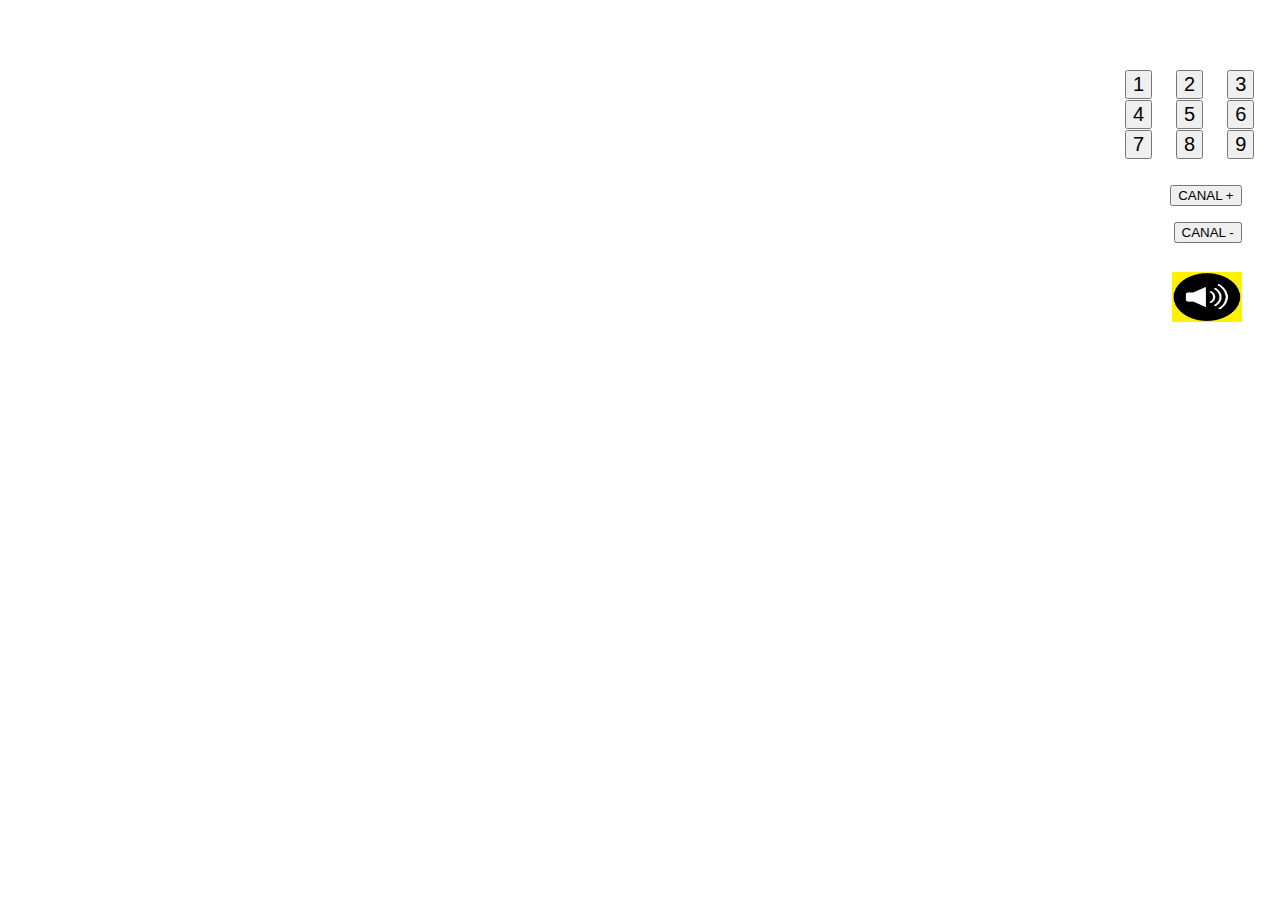
==== pete.html @ 1e16a4de "Update pete.html" ====
<!DOCTYPE html>
<html>

<head>
    <title>TV Frame with Twitch Channel</title>
    <style>
        body {
            background-color: rgb(255, 255, 255);
        }

        #contenido {
            width: 95vw;
            height: 100vh;
        }

        img {
            position: absolute;
            width: 100%;
            height: 100%;
            z-index: 1;
            top: 272px;
            right: 3%;
        }

        #television {
            top: 20px;
            left: 25px;
            width: 85%;
            height: 85%;
            position: absolute;
            /*  top: 10px;
                left: -10px;
                width: 90%;
                height: 90%;
                position: absolute;*/
        }

        #culo2 {
            position: absolute;
            top: 0;
            left: 0;
            width: 90%;
            height: 100%;
            margin: 20px;
        }

        #button1 {
            position: absolute;
            top: 70px;
            right: 10%;
            z-index: 2;
        }

        #button2 {
            position: absolute;
            top: 70px;
            right: 6%;
            z-index: 2;
        }

        #button3 {
            position: absolute;
            top: 70px;
            right: 2%;
            z-index: 2;
        }

        #button4 {
            position: absolute;
            top: 100px;
            right: 10%;
            z-index: 2;
        }

        #button5 {
            position: absolute;
            top: 100px;
            right: 6%;
            z-index: 2;
        }

        #button6 {
            position: absolute;
            top: 100px;
            right: 2%;
            z-index: 2;
        }

        #button7 {
            position: absolute;
            top: 130px;
            right: 10%;
            z-index: 2;
        }

        #button8 {
            position: absolute;
            top: 130px;
            right: 6%;
            z-index: 2;
        }

        #button9 {
            position: absolute;
            top: 130px;
            right: 2%;
            z-index: 2;
        }

        #buttonmas {
            position: absolute;
            top: 185px;
            right: 3%;
            z-index: 2;
        }

        #buttonmin {
            position: absolute;
            top: 222px;
            right: 3%;
            z-index: 2;
        }

        #buttonvol {
            position: absolute;
            top: 350px;
            right: 10%;
            z-index: 2;
        }

        #volu {
            width: 70px;
            height: 50px;
        }

        .botija {
            font-size: 20px;
        }
    </style>
</head>

<body>

    <div id="contenido">

        <div id="television">
            <div id="culo2"></div>
        </div>

        <button id="button1" class="botija" onclick="cambiarCanal('tres_sesenta')">1</button>
        <button id="button2" class="botija" onclick="cambiarCanal('streamingflixx')">2</button>
        <button id="button3" class="botija" onclick="cambiarCanal('ranmaseries')">3</button>
        <button id="button4" class="botija" onclick="cambiarCanal('techtrend')">4</button>
        <button id="button5" class="botija" onclick="cambiarCanal('canalArriba')">5</button>
        <button id="button6" class="botija" onclick="cambiarCanal('clubamigosdelaweb')">6</button>
        <button id="button7" class="botija" onclick="cambiarCanal('davooxeneize')">7</button>
        <button id="button8" class="botija" onclick="cambiarCanal('sp_godlatino')">8</button>
        <button id="button9" class="botija" onclick="cambiarCanal('tchpro')">9</button>

        <button id="buttonmin" onclick="cambiarCanal('streamingflixx')">CANAL - </button>
        <button id="buttonmas" onclick="cambiarCanal('ranmaseries')">CANAL + </button>

        <img src="rome.png" onclick="mutear()" id="volu" alt="">

        </button>

    </div>

    <script src="https://player.twitch.tv/js/embed/v1.js"></script>

    <script type="text/javascript">
        var options = {
            width: "100%",
            height: "100%",
            channel: "techtrend",
            muted: 'false',
        };

    </script>

    <script>
        var player = new Twitch.Player("culo2", options);
        function cambiarCanal(rrrr) {
            var canal = rrrr;
            player.destroy();
            options.channel = canal;
            player = new Twitch.Player("culo2", options);
        }

        function mutear() {
            player.destroy();
            player = new Twitch.Player("culo2", options);

        }

        /*
        lista=[afasfa,asfasfa,asfasfa,safasfa,asfasfas]
        function canalArriba() {
            if{
                sopa=request
                sopita=soup(sopa)
                sopita=select(div,class='canal')
                objetivo=canal apagado
            }else{
                options.channel = lista[1++]
            }
            player.destroy();
            player = new Twitch.Player("culo2", options);
        }
        ano();
        */
    </script>

</body>

</html>
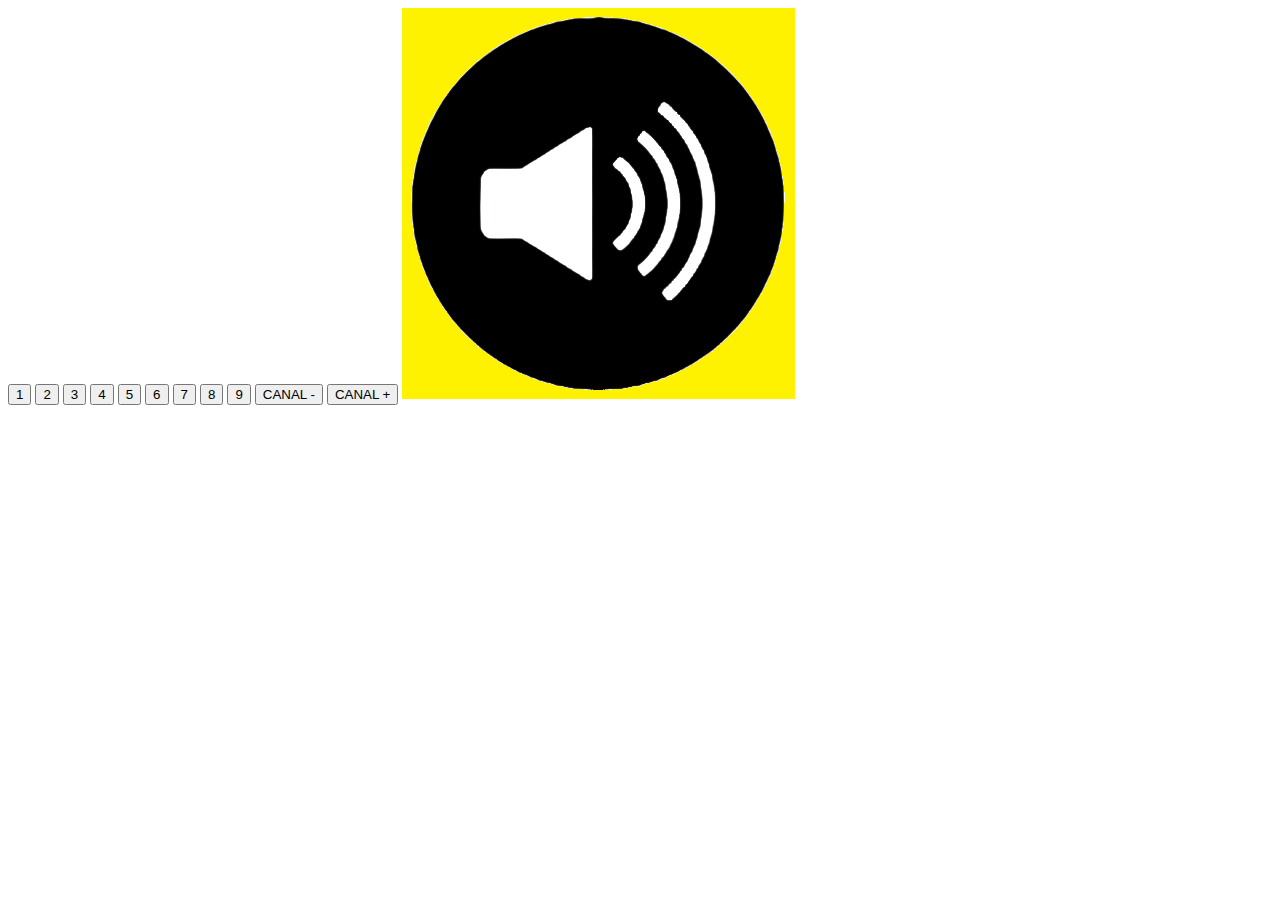
==== commit 4f2d4a4f: "Add files via upload" ====
--- a/pete.html
+++ b/pete.html
@@ -2,141 +2,11 @@
 <html>
 
 <head>
-    <title>TV Frame with Twitch Channel</title>
-    <style>
-        body {
-            background-color: rgb(255, 255, 255);
-        }
+    <title>TV VALLE CREATIVO SUR</title>
+    <meta charset="UTF-8">
+    <title>VALLE CREATIVO</title>
+    <link rel="stylesheet" type="text/css" href="pete.css">
 
-        #contenido {
-            width: 95vw;
-            height: 100vh;
-        }
-
-        img {
-            position: absolute;
-            width: 100%;
-            height: 100%;
-            z-index: 1;
-            top: 272px;
-            right: 3%;
-        }
-
-        #television {
-            top: 20px;
-            left: 25px;
-            width: 85%;
-            height: 85%;
-            position: absolute;
-            /*  top: 10px;
-                left: -10px;
-                width: 90%;
-                height: 90%;
-                position: absolute;*/
-        }
-
-        #culo2 {
-            position: absolute;
-            top: 0;
-            left: 0;
-            width: 90%;
-            height: 100%;
-            margin: 20px;
-        }
-
-        #button1 {
-            position: absolute;
-            top: 70px;
-            right: 10%;
-            z-index: 2;
-        }
-
-        #button2 {
-            position: absolute;
-            top: 70px;
-            right: 6%;
-            z-index: 2;
-        }
-
-        #button3 {
-            position: absolute;
-            top: 70px;
-            right: 2%;
-            z-index: 2;
-        }
-
-        #button4 {
-            position: absolute;
-            top: 100px;
-            right: 10%;
-            z-index: 2;
-        }
-
-        #button5 {
-            position: absolute;
-            top: 100px;
-            right: 6%;
-            z-index: 2;
-        }
-
-        #button6 {
-            position: absolute;
-            top: 100px;
-            right: 2%;
-            z-index: 2;
-        }
-
-        #button7 {
-            position: absolute;
-            top: 130px;
-            right: 10%;
-            z-index: 2;
-        }
-
-        #button8 {
-            position: absolute;
-            top: 130px;
-            right: 6%;
-            z-index: 2;
-        }
-
-        #button9 {
-            position: absolute;
-            top: 130px;
-            right: 2%;
-            z-index: 2;
-        }
-
-        #buttonmas {
-            position: absolute;
-            top: 185px;
-            right: 3%;
-            z-index: 2;
-        }
-
-        #buttonmin {
-            position: absolute;
-            top: 222px;
-            right: 3%;
-            z-index: 2;
-        }
-
-        #buttonvol {
-            position: absolute;
-            top: 350px;
-            right: 10%;
-            z-index: 2;
-        }
-
-        #volu {
-            width: 70px;
-            height: 50px;
-        }
-
-        .botija {
-            font-size: 20px;
-        }
-    </style>
 </head>
 
 <body>
@@ -147,18 +17,19 @@
             <div id="culo2"></div>
         </div>
 
-        <button id="button1" class="botija" onclick="cambiarCanal('tres_sesenta')">1</button>
-        <button id="button2" class="botija" onclick="cambiarCanal('streamingflixx')">2</button>
-        <button id="button3" class="botija" onclick="cambiarCanal('ranmaseries')">3</button>
-        <button id="button4" class="botija" onclick="cambiarCanal('techtrend')">4</button>
-        <button id="button5" class="botija" onclick="cambiarCanal('canalArriba')">5</button>
-        <button id="button6" class="botija" onclick="cambiarCanal('clubamigosdelaweb')">6</button>
-        <button id="button7" class="botija" onclick="cambiarCanal('davooxeneize')">7</button>
-        <button id="button8" class="botija" onclick="cambiarCanal('sp_godlatino')">8</button>
-        <button id="button9" class="botija" onclick="cambiarCanal('tchpro')">9</button>
+        <button id="button1" class="botija" onclick="cambiarCanal(lista[0])">1</button>
+        <button id="button2" class="botija" onclick="cambiarCanal(lista[1])">2</button>
+        <button id="button3" class="botija" onclick="cambiarCanal(lista[2])">3</button>
+        <button id="button4" class="botija" onclick="cambiarCanal(lista[3])">4</button>
+        <button id="button5" class="botija" onclick="cambiarCanal(lista[4])">5</button>
+        <button id="button6" class="botija" onclick="cambiarCanal(lista[5])">6</button>
+        <button id="button7" class="botija" onclick="cambiarCanal(lista[6])">7</button>
+        <button id="button8" class="botija" onclick="cambiarCanal(lista[7])">8</button>
+        <button id="button9" class="botija" onclick="cambiarCanal(lista[8])">9</button>
 
-        <button id="buttonmin" onclick="cambiarCanal('streamingflixx')">CANAL - </button>
-        <button id="buttonmas" onclick="cambiarCanal('ranmaseries')">CANAL + </button>
+
+        <button id="buttonmin" onclick="cambiome()">CANAL - </button>
+        <button id="buttonmas" onclick="cambioma()">CANAL + </button>
 
         <img src="rome.png" onclick="mutear()" id="volu" alt="">
 
@@ -172,45 +43,12 @@
         var options = {
             width: "100%",
             height: "100%",
-            channel: "techtrend",
+            channel: "tres_sesenta",
             muted: 'false',
         };
 
     </script>
 
-    <script>
-        var player = new Twitch.Player("culo2", options);
-        function cambiarCanal(rrrr) {
-            var canal = rrrr;
-            player.destroy();
-            options.channel = canal;
-            player = new Twitch.Player("culo2", options);
-        }
+    <script src="pete.js"></script>
 
-        function mutear() {
-            player.destroy();
-            player = new Twitch.Player("culo2", options);
-
-        }
-
-        /*
-        lista=[afasfa,asfasfa,asfasfa,safasfa,asfasfas]
-        function canalArriba() {
-            if{
-                sopa=request
-                sopita=soup(sopa)
-                sopita=select(div,class='canal')
-                objetivo=canal apagado
-            }else{
-                options.channel = lista[1++]
-            }
-            player.destroy();
-            player = new Twitch.Player("culo2", options);
-        }
-        ano();
-        */
-    </script>
-
-</body>
-
-</html>
+</body>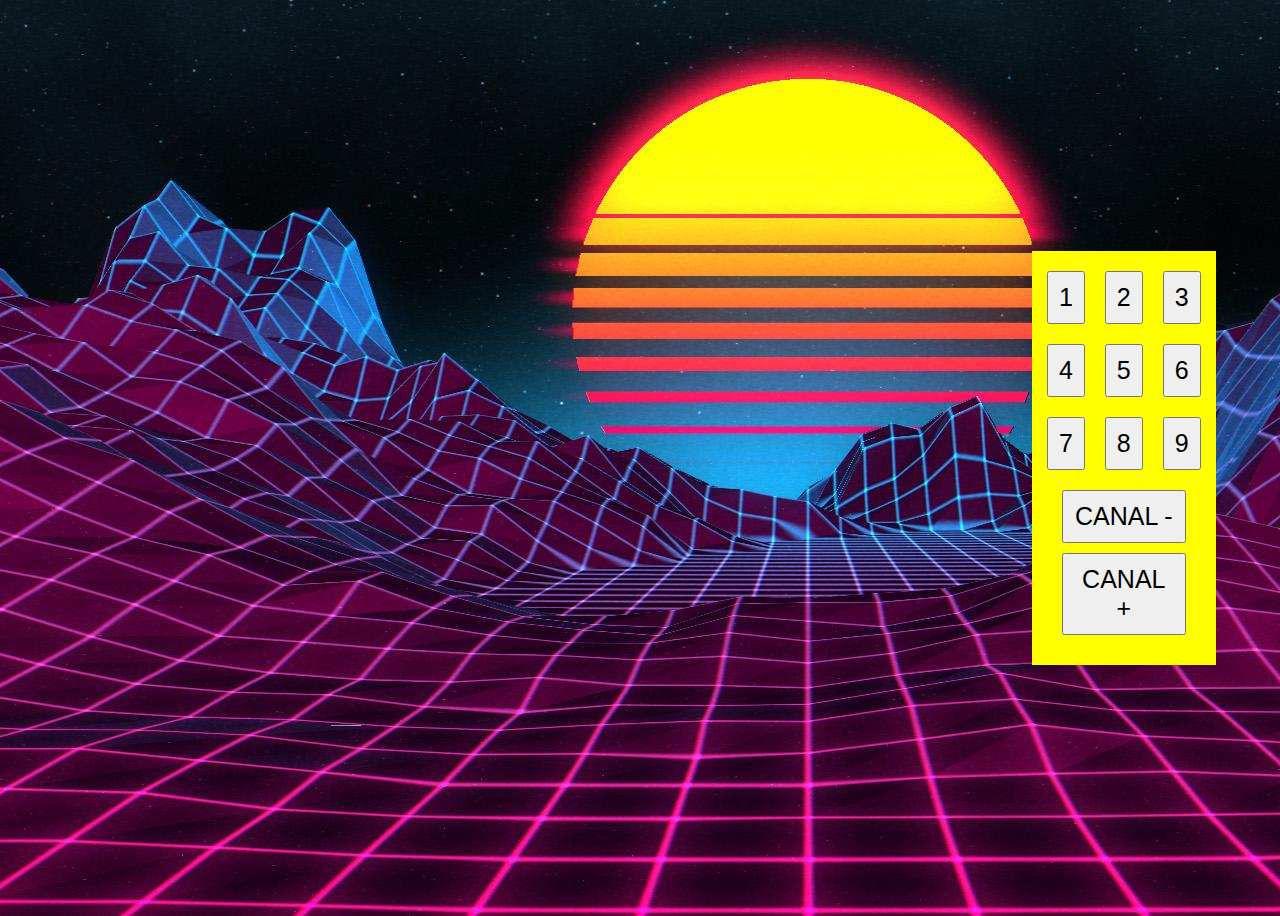
==== commit 086e486c: "Add files via upload" ====
--- a/pete.html
+++ b/pete.html
@@ -6,8 +6,8 @@
     <meta charset="UTF-8">
     <title>VALLE CREATIVO</title>
     <link rel="stylesheet" type="text/css" href="pete.css">
-
-</head>
+    <meta name="viewport"
+        content="width=device-width, user-scalable=no, initial-scale=1.0, maximum-scale=1.0, minimum-scale=1.0" </head>
 
 <body>
 
@@ -17,24 +17,24 @@
             <div id="culo2"></div>
         </div>
 
-        <button id="button1" class="botija" onclick="cambiarCanal(lista[0])">1</button>
-        <button id="button2" class="botija" onclick="cambiarCanal(lista[1])">2</button>
-        <button id="button3" class="botija" onclick="cambiarCanal(lista[2])">3</button>
-        <button id="button4" class="botija" onclick="cambiarCanal(lista[3])">4</button>
-        <button id="button5" class="botija" onclick="cambiarCanal(lista[4])">5</button>
-        <button id="button6" class="botija" onclick="cambiarCanal(lista[5])">6</button>
-        <button id="button7" class="botija" onclick="cambiarCanal(lista[6])">7</button>
-        <button id="button8" class="botija" onclick="cambiarCanal(lista[7])">8</button>
-        <button id="button9" class="botija" onclick="cambiarCanal(lista[8])">9</button>
+        <div id="controlRemoto">
+            <div id="botonera" class="grid-container">
+                <button onclick="cambiarCanal(lista[0])" class="grid-item">1</button>
+                <button onclick="cambiarCanal(lista[1])" class="grid-item">2</button>
+                <button onclick="cambiarCanal(lista[2])" class="grid-item">3</button>
+                <button onclick="cambiarCanal(lista[3])" class="grid-item">4</button>
+                <button onclick="cambiarCanal(lista[4])" class="grid-item">5</button>
+                <button onclick="cambiarCanal(lista[5])" class="grid-item">6</button>
+                <button onclick="cambiarCanal(lista[6])" class="grid-item">7</button>
+                <button onclick="cambiarCanal(lista[7])" class="grid-item">8</button>
+                <button onclick="cambiarCanal(lista[8])" class="grid-item">9</button>
+            </div>
 
-
-        <button id="buttonmin" onclick="cambiome()">CANAL - </button>
-        <button id="buttonmas" onclick="cambioma()">CANAL + </button>
-
-        <img src="rome.png" onclick="mutear()" id="volu" alt="">
-
-        </button>
-
+            <div id="masmenos">
+                <button onclick="cambiome()">CANAL - </button>
+                <button onclick="cambioma()">CANAL + </button>
+            </div>
+        </div>
     </div>
 
     <script src="https://player.twitch.tv/js/embed/v1.js"></script>
@@ -50,5 +50,7 @@
     </script>
 
     <script src="pete.js"></script>
+    
+</body>
 
-</body>+</html>--- a/pete.css
+++ b/pete.css
@@ -0,0 +1,186 @@
+body {
+    background-image: url('pppp.jpg');
+    width: 100%;
+    height: 95%;
+    background-color: rgb(32, 185, 1);
+}
+
+#contenido {
+    width: 100%;
+    height: 80%;
+    /*background-color: orangered;*/
+    display: flex;
+    flex-direction: row;
+    align-items: center;
+}
+
+#television {
+    top: 20px;
+    left: 25px;
+    width: 80%;
+    height: 100vh;
+    /*background-color: royalblue;*/
+    display: flex;
+    align-items: center;
+}
+
+#culo2 {
+    width: 100%;
+    height: 90%;
+    margin: 20px;
+    /*background-color: deeppink;*/
+    align-items: center;
+}
+
+#controlRemoto {
+    display: flex;
+    background-color: #ffff00;
+    width: 12%;
+    height: 90%;
+    flex-wrap: wrap;
+    justify-content: center;
+    padding: 15px;
+}
+
+
+#botonera {
+    display: grid;
+    grid-template-columns: repeat(3, 1fr);
+}
+
+#masmenos {
+    display: flex;
+    display: grid;
+    padding: 10px;
+
+}
+
+button {
+    font-size: 25px;
+    font-family: Arial, Helvetica, sans-serif;
+    padding: 10px;
+    margin: 5px;
+
+}
+
+.grid-container {
+    display: grid;
+    grid-template-columns: repeat(auto-fit, minmax(30%, 1fr));
+    grid-gap: 10px;
+}
+
+@media only screen and (max-width: 500px) {
+    body {
+        display: flex;
+        justify-content: center;
+        width: 100%;
+    }
+
+    #contenido {
+        display: flex;
+        flex-direction: column;
+        width: 100%;
+        height: auto;
+        align-items: center;
+    }
+
+    #television {
+        display: flex;
+        width: 100%;
+        height: 100%;
+        justify-content: center;
+    }
+
+    #culo2 {
+        display: flex;
+        width: 100%;
+        height: 100%;
+        justify-content: center;
+    }
+
+    #controlRemoto {
+        display: flex;
+        margin: 15px;
+        padding: 15px;
+        width: 70%;
+    }
+
+    #botonera {
+        display: grid;
+        grid-template-columns: repeat(3, 1fr);
+        padding: 15px;
+
+    }
+
+    #masmenos {
+        display: flex;
+        display: grid;
+        padding: 10px;
+
+    }
+
+    button {
+        font-size: 25px;
+        font-family: Arial, Helvetica, sans-serif;
+        padding: 10px;
+        margin: 5px;
+
+    }
+
+}
+
+@media (min-width: 501px) and (max-width: 1000px) {
+    body {
+        display: flex;
+        justify-content: center;
+        width: 100%;
+    }
+
+    #contenido {
+        display: flex;
+        flex-direction: row;
+        width: 95%;
+        height: 95vh;
+        align-items: center;
+    }
+
+    #television {
+        display: flex;
+        width: 100%;
+        height: 90vh;
+        justify-content: center;
+    }
+
+    #culo2 {
+        display: flex;
+        width: 100%;
+        height: 90vh;
+        justify-content: center;
+    }
+
+    #controlRemoto {
+        display: flex;
+        width: 15%;
+    }
+
+    #botonera {
+        display: grid;
+        grid-template-columns: repeat(3, 1fr);
+    }
+
+    #masmenos {
+        display: flex;
+        display: grid;
+        padding: 5px;
+
+    }
+
+    button {
+        font-size: 20px;
+        font-family: Arial, Helvetica, sans-serif;
+        padding: 10px;
+        margin: 5px;
+
+    }
+
+}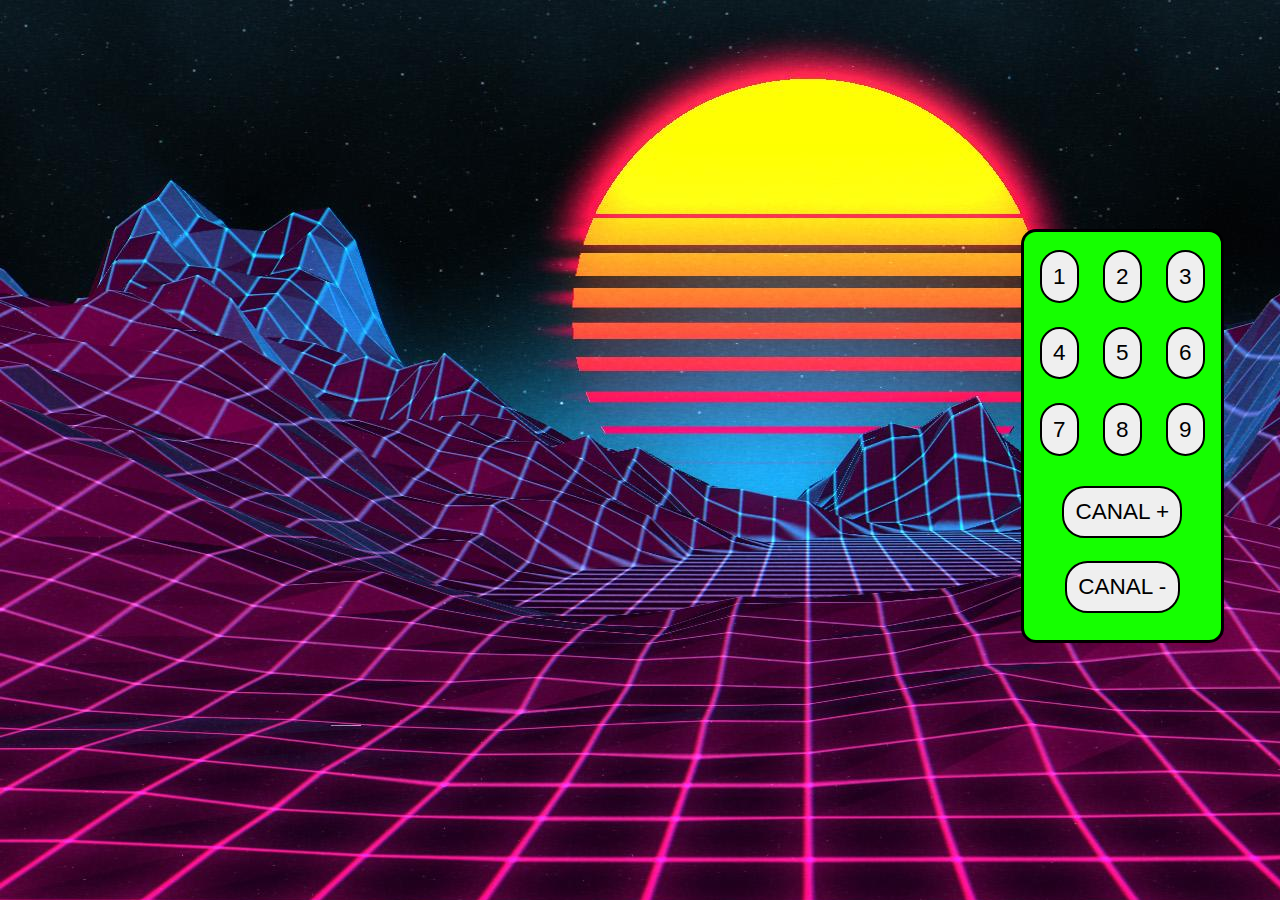
==== commit a31c97f0: "Add files via upload" ====
--- a/pete.html
+++ b/pete.html
@@ -31,8 +31,8 @@
             </div>
 
             <div id="masmenos">
+                <button onclick="cambioma()">CANAL + </button>
                 <button onclick="cambiome()">CANAL - </button>
-                <button onclick="cambioma()">CANAL + </button>
             </div>
         </div>
     </div>
@@ -50,7 +50,7 @@
     </script>
 
     <script src="pete.js"></script>
-    
+
 </body>
 
 </html>--- a/pete.css
+++ b/pete.css
@@ -1,166 +1,195 @@
+html {
+    font-size: 15px;
+    width: 100vw;
+    height: 100vh;
+}
+
 body {
     background-image: url('pppp.jpg');
-    width: 100%;
+    width: 95%;
     height: 95%;
     background-color: rgb(32, 185, 1);
+    display: flex;
+    align-content: center;
+    align-items: center;
+    justify-content: center;
+
 }
 
 #contenido {
     width: 100%;
-    height: 80%;
-    /*background-color: orangered;*/
-    display: flex;
+    height: 100%;
+    display: flex;
+    align-items: center;
     flex-direction: row;
-    align-items: center;
+    flex-wrap: nowrap;
+    align-content: center;
+    justify-content: space-between;
+
 }
 
 #television {
-    top: 20px;
-    left: 25px;
     width: 80%;
-    height: 100vh;
-    /*background-color: royalblue;*/
-    display: flex;
-    align-items: center;
+    height: 90%;
+    display: flex;
+    align-items: center;
+    margin: 1em;
+
+
 }
 
 #culo2 {
     width: 100%;
-    height: 90%;
-    margin: 20px;
-    /*background-color: deeppink;*/
+    height: 100%;
     align-items: center;
 }
 
 #controlRemoto {
     display: flex;
-    background-color: #ffff00;
-    width: 12%;
-    height: 90%;
+    background-color: #15ff00;
+    width: 15%;
+    height: auto;
     flex-wrap: wrap;
     justify-content: center;
-    padding: 15px;
-}
-
+    padding: 0.5em;
+    border-radius: 1em;
+    border-style: solid;
+}
 
 #botonera {
     display: grid;
     grid-template-columns: repeat(3, 1fr);
+    grid-gap: 0.1em;
 }
 
 #masmenos {
-    display: flex;
-    display: grid;
-    padding: 10px;
+    padding: 0.5em;
+    justify-content: center;
+    display: flex;
+    flex-wrap: wrap;
+
 
 }
 
 button {
-    font-size: 25px;
-    font-family: Arial, Helvetica, sans-serif;
-    padding: 10px;
-    margin: 5px;
-
-}
-
-.grid-container {
-    display: grid;
-    grid-template-columns: repeat(auto-fit, minmax(30%, 1fr));
-    grid-gap: 10px;
+    font-size: 1.5rem;
+    font-family: Helvetica, Arial, sans-serif;
+    padding: 0.5em;
+    margin: 0.5em;
+    border-radius: 1em;
+    border-style: solid;
 }
 
 @media only screen and (max-width: 500px) {
     body {
         display: flex;
         justify-content: center;
-        width: 100%;
+        width: 100vw;
+        height: 95vh;
     }
 
     #contenido {
         display: flex;
+        width: 95vw;
+        height: 85vh;
+        margin-top: 2em;
         flex-direction: column;
+        flex-wrap: wrap;
+        justify-content: flex-start;
+        align-items: center;
+    }
+
+    #television {
+        display: flex;
         width: 100%;
         height: auto;
-        align-items: center;
-    }
-
-    #television {
+        justify-content: center;
+    }
+
+    #culo2 {
         display: flex;
         width: 100%;
         height: 100%;
         justify-content: center;
     }
 
-    #culo2 {
-        display: flex;
-        width: 100%;
-        height: 100%;
-        justify-content: center;
-    }
-
     #controlRemoto {
         display: flex;
-        margin: 15px;
-        padding: 15px;
-        width: 70%;
+        margin: 1em;
+        width: auto;
+        height: auto;
+        border-radius: 1em;
+        border-width: 0.1em;
+        border-style: solid;
+        background-color: #15ff00;
     }
 
     #botonera {
         display: grid;
         grid-template-columns: repeat(3, 1fr);
-        padding: 15px;
+        padding: 1em;
 
     }
 
     #masmenos {
         display: flex;
-        display: grid;
-        padding: 10px;
-
+        padding: 1em;
+        flex-wrap: wrap;
+        flex-direction: column;
+        align-content: center;
+        justify-content: space-around;
     }
 
     button {
-        font-size: 25px;
+        font-size: 1rem;
         font-family: Arial, Helvetica, sans-serif;
-        padding: 10px;
-        margin: 5px;
-
-    }
-
+        padding: 0.4em;
+        margin: 0.1em;
+        border-radius: 1em;
+        border-width: 0.1em;
+        border-style: solid;
+    }
 }
 
 @media (min-width: 501px) and (max-width: 1000px) {
     body {
         display: flex;
         justify-content: center;
-        width: 100%;
+        width: 100vw;
+        height: 100vh;
     }
 
     #contenido {
         display: flex;
         flex-direction: row;
-        width: 95%;
-        height: 95vh;
+        width: 95vw;
+        height: 85vh;
         align-items: center;
+        margin: 1em;
     }
 
     #television {
         display: flex;
         width: 100%;
-        height: 90vh;
+        height: 100%;
         justify-content: center;
     }
 
     #culo2 {
         display: flex;
         width: 100%;
-        height: 90vh;
+        height: 100%;
         justify-content: center;
     }
 
     #controlRemoto {
         display: flex;
         width: 15%;
+        height: auto;
+        margin: 1em;
+        background-color: #33ff00;
+        border-radius: 1em;
+
     }
 
     #botonera {
@@ -169,17 +198,21 @@
     }
 
     #masmenos {
-        display: flex;
-        display: grid;
-        padding: 5px;
-
+        padding: 0.5em;
+        display: flex;
+        padding: 0.5em;
+        flex-direction: row;
+        flex-wrap: wrap;
+        justify-content: center;
+        align-items: center;
+        align-content: center;
     }
 
     button {
-        font-size: 20px;
-        font-family: Arial, Helvetica, sans-serif;
-        padding: 10px;
-        margin: 5px;
+        font-size: 1rem;
+        font-family: Helvetica, sans-serif;
+        margin: 0.5em;
+        border-radius: 1em;
 
     }
 
